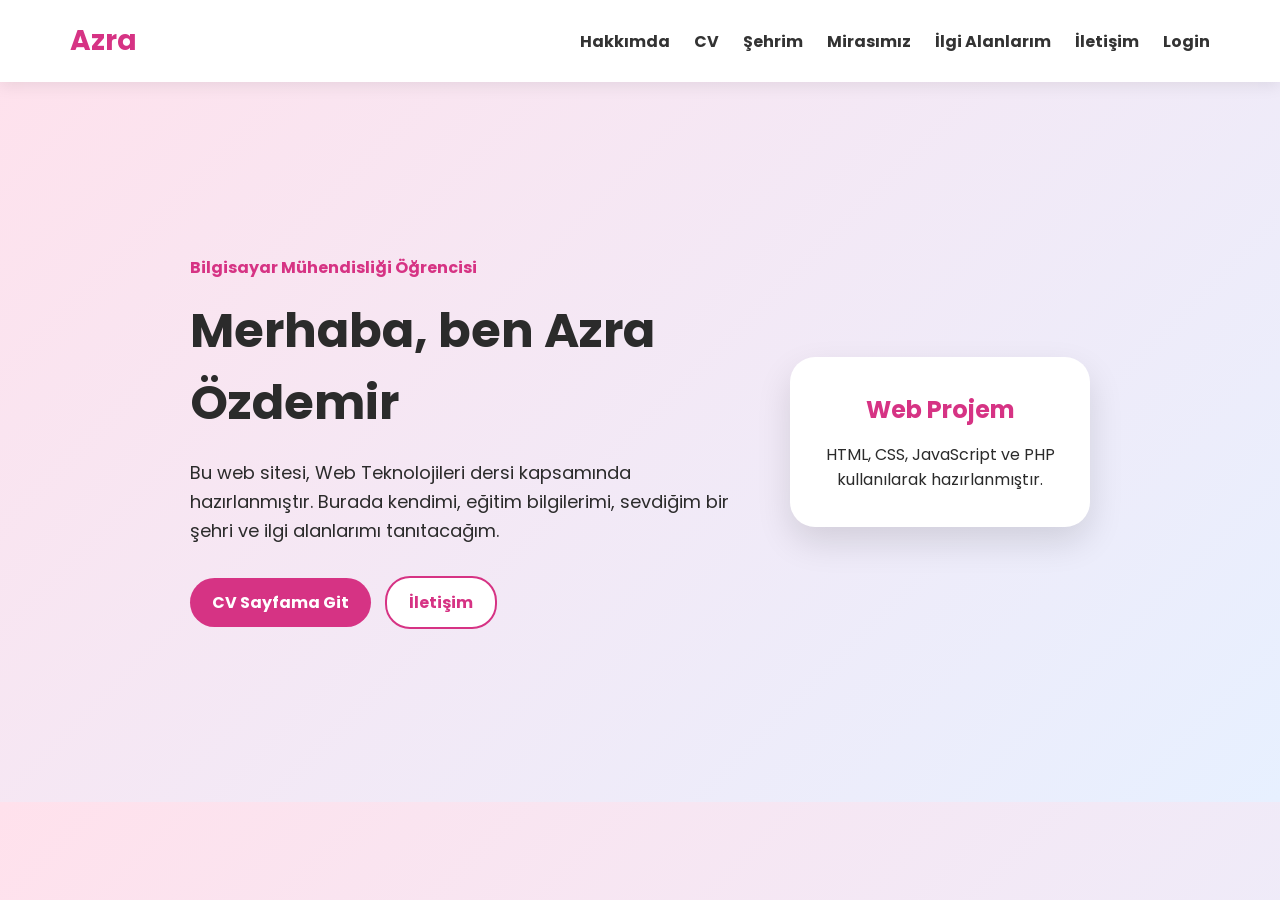
==== index.html @ c990ae4b "Initial commit" ====
<!DOCTYPE html>
<html lang="tr">
<head>
    <meta charset="UTF-8">
    <meta name="viewport" content="width=device-width, initial-scale=1.0">
    <title>Azra Özdemir | Kişisel Web Sitesi</title>
	<link href="https://fonts.googleapis.com/css2?family=Poppins:wght@400;600;700&display=swap" rel="stylesheet">
    <link rel="stylesheet" href="style.css">
</head>

<body>

    <nav class="navbar">
        <div class="logo">Azra</div>

        <div class="menu">
		
            <a href="index.html">Hakkımda</a>
            <a href="cv.html">CV</a>
            <a href="sehir.html">Şehrim</a>
            <a href="miras.html">Mirasımız</a>
            <a href="ilgi.html">İlgi Alanlarım</a>
            <a href="iletisim.html">İletişim</a>
            <a href="login.html">Login</a>
			
        </div>
    </nav>

    <section class="hero">
        <div class="hero-text">
            <p class="etiket">Bilgisayar Mühendisliği Öğrencisi</p>
            <h1>Merhaba, ben Azra Özdemir</h1>
            <p class="aciklama">
                Bu web sitesi, Web Teknolojileri dersi kapsamında hazırlanmıştır.
                Burada kendimi, eğitim bilgilerimi, sevdiğim bir şehri ve ilgi alanlarımı tanıtacağım.
            </p>

            <div class="butonlar">
                <a href="cv.html" class="btn ana-btn">CV Sayfama Git</a>
                <a href="iletisim.html" class="btn ikinci-btn">İletişim</a>
            </div>
        </div>

        <div class="hero-card">
            <h2>Web Projem</h2>
            <p>HTML, CSS, JavaScript ve PHP kullanılarak hazırlanmıştır.</p>
        </div>
    </section>

</body>
</html>
---- style.css ----
* {
    margin: 0;
    padding: 0;
    box-sizing: border-box;
}

body {
    font-family: 'Poppins', Arial, sans-serif;
    background: linear-gradient(135deg, #ffe1ec, #e7f0ff);
    color: #2b2b2b;
}

.navbar {
    width: 100%;
    padding: 20px 70px;
    display: flex;
    justify-content: space-between;
    align-items: center;
    background-color: white;
    box-shadow: 0 4px 15px rgba(0, 0, 0, 0.08);
}

.logo {
    font-size: 28px;
    font-weight: bold;
    color: #d63384;
}

.menu a {
    text-decoration: none;
    color: #333;
    margin-left: 20px;
    font-weight: bold;
	transition: 0.3s;
}

.menu a:hover {
    color: #d63384;
}

.hero {
    min-height: 80vh;
    display: flex;
    align-items: center;
    justify-content: center;
    gap: 50px;
    padding: 60px 80px;
}

.hero-text {
    width: 550px;
}

.hero-text h1 {
    font-size: 52px;
    font-weight: 700;
    color: #2b2b2b;
}

.etiket {
    color: #d63384;
    font-weight: bold;
    margin-bottom: 15px;
}

.hero-text h1 {
    font-size: 48px;
    margin-bottom: 20px;
	animation: yukariGel 1s ease;
}

.aciklama {
    font-size: 18px;
    line-height: 1.6;
    margin-bottom: 30px;
}

.btn {
    text-decoration: none;
    padding: 12px 22px;
    border-radius: 25px;
    font-weight: bold;
    display: inline-block;
    margin-right: 10px;
	transition: 0.3s;
}

.ana-btn {
    background-color: #d63384;
    color: white;
}

.ana-btn:hover {
    background-color: #a61e63;
}

.ikinci-btn {
    background-color: white;
    color: #d63384;
    border: 2px solid #d63384;
}

.ikinci-btn:hover {
    background-color: #d63384;
    color: white;
}

.hero-card {
    width: 300px;
    padding: 35px;
    background-color: white;
    border-radius: 25px;
    box-shadow: 0 15px 35px rgba(0, 0, 0, 0.12);
    text-align: center;
	transition: 0.3s;
    animation: yukariGel 1s ease;
    animation-delay: 0.3s;
	 animation: softGiris 0.7s ease;

}

}
.hero-card:hover {
    transform: scale(1.05) translateY(-10px);
    box-shadow: 0 18px 35px rgba(0, 0, 0, 0.2);
}

.hero-card h2 {
    color: #d63384;
    margin-bottom: 15px;
}

@keyframes softGiris {
    from {
        opacity: 0;
        transform: translateY(15px);
    }
    to {
        opacity: 1;
        transform: translateY(0);
    }
}
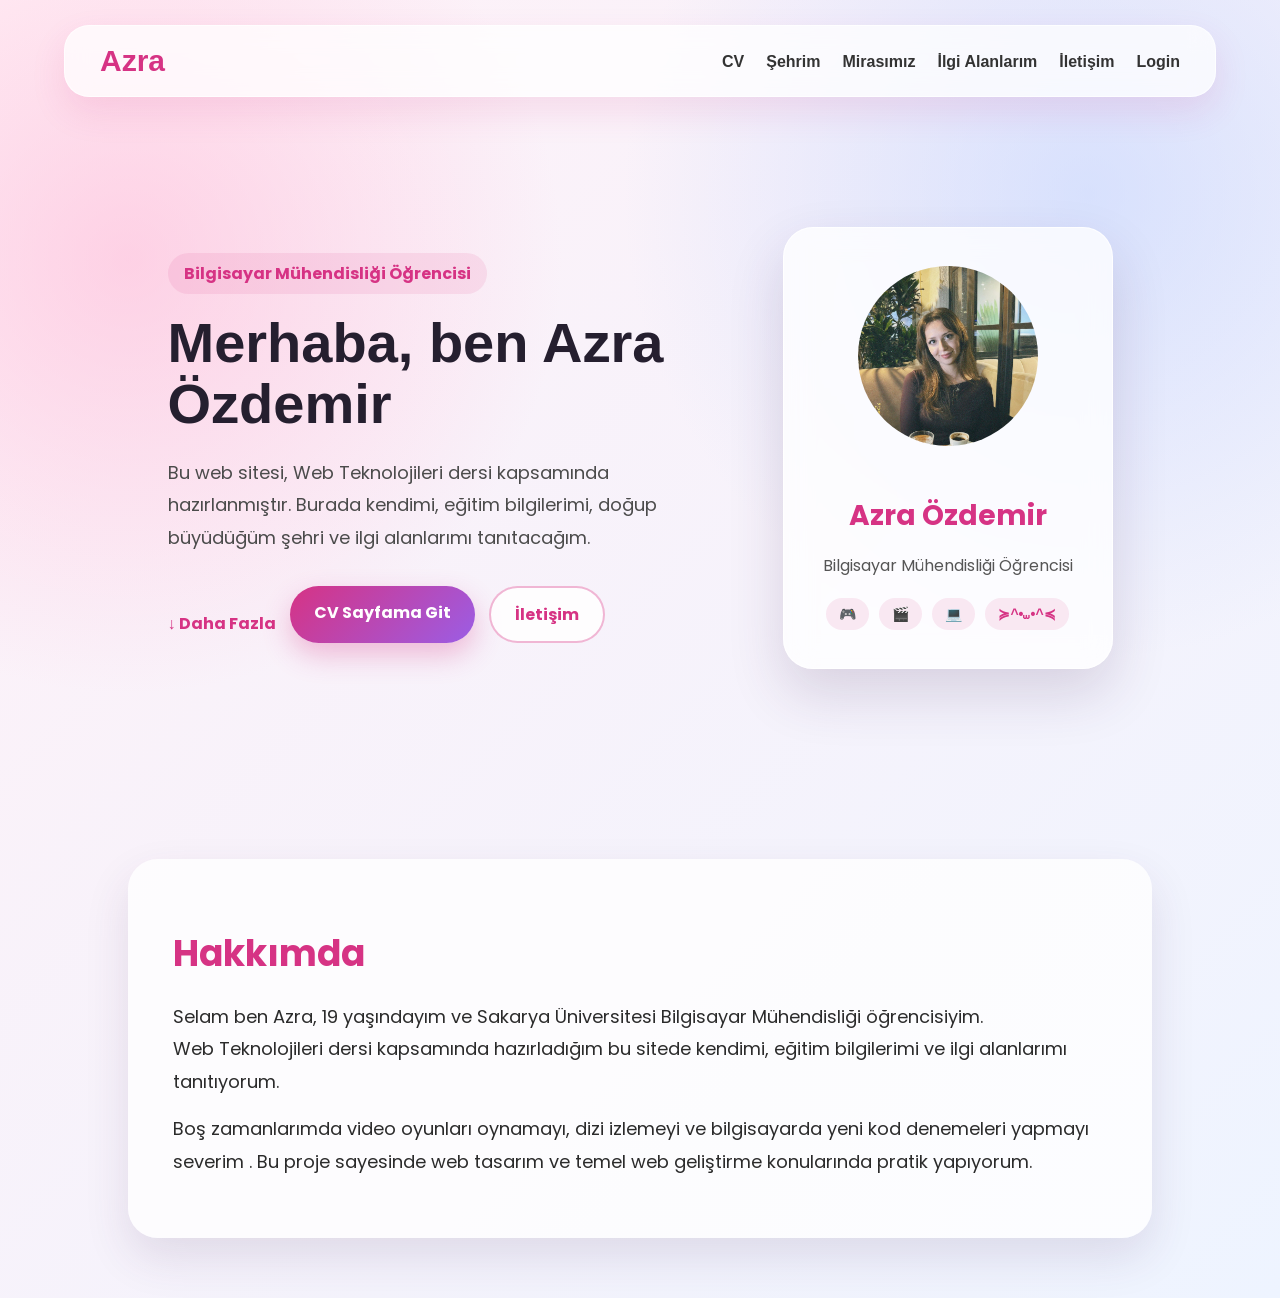
==== commit 8e3f27b6: "ilgi alanları sayfası düzenlendi ve tasarım geliştirildi" ====
--- a/index.html
+++ b/index.html
@@ -5,17 +5,19 @@
     <meta name="viewport" content="width=device-width, initial-scale=1.0">
     <title>Azra Özdemir | Kişisel Web Sitesi</title>
 	<link href="https://fonts.googleapis.com/css2?family=Poppins:wght@400;600;700&display=swap" rel="stylesheet">
+	<style>
+
+</style>
     <link rel="stylesheet" href="style.css">
 </head>
 
 <body>
 
     <nav class="navbar">
+	
         <div class="logo">Azra</div>
 
         <div class="menu">
-		
-            <a href="index.html">Hakkımda</a>
             <a href="cv.html">CV</a>
             <a href="sehir.html">Şehrim</a>
             <a href="miras.html">Mirasımız</a>
@@ -32,20 +34,46 @@
             <h1>Merhaba, ben Azra Özdemir</h1>
             <p class="aciklama">
                 Bu web sitesi, Web Teknolojileri dersi kapsamında hazırlanmıştır.
-                Burada kendimi, eğitim bilgilerimi, sevdiğim bir şehri ve ilgi alanlarımı tanıtacağım.
+                Burada kendimi, eğitim bilgilerimi, doğup büyüdüğüm  şehri ve ilgi alanlarımı tanıtacağım.
             </p>
 
             <div class="butonlar">
+			<a href="#detay" class="scroll-btn">↓ Daha Fazla</a>
                 <a href="cv.html" class="btn ana-btn">CV Sayfama Git</a>
                 <a href="iletisim.html" class="btn ikinci-btn">İletişim</a>
             </div>
         </div>
+<div class="hero-card profil-karti">
+<img src="azra.jpeg" class="profil-foto">
 
-        <div class="hero-card">
-            <h2>Web Projem</h2>
-            <p>HTML, CSS, JavaScript ve PHP kullanılarak hazırlanmıştır.</p>
-        </div>
+    <h2>Azra Özdemir</h2>
+    <p>Bilgisayar Mühendisliği Öğrencisi</p>
+
+    <div class="profil-etiketleri">
+        <span>🎮 </span>
+        <span>🎬 </span>
+        <span>💻 </span>
+		<span>≽^•⩊•^≼ </span>
+    </div>
+</div>
+   
     </section>
+	
+<section id="detay">
+    <h2>Hakkımda</h2>
+
+    <p>
+       Selam ben Azra, 19 yaşındayım ve Sakarya Üniversitesi Bilgisayar Mühendisliği öğrencisiyim.
+	   <br>
+        Web Teknolojileri dersi kapsamında hazırladığım bu sitede kendimi, eğitim bilgilerimi
+        ve ilgi alanlarımı tanıtıyorum.
+    </p>
+
+    <p>
+        Boş zamanlarımda video oyunları oynamayı, dizi izlemeyi ve bilgisayarda yeni kod denemeleri yapmayı severim                          .
+        Bu proje sayesinde web tasarım ve temel web geliştirme konularında pratik yapıyorum.
+    </p>
+</section>
 
 </body>
 </html>
--- a/style.css
+++ b/style.css
@@ -1,3 +1,7 @@
+html {
+    scroll-behavior: smooth;
+}
+
 * {
     margin: 0;
     padding: 0;
@@ -6,32 +10,40 @@
 
 body {
     font-family: 'Poppins', Arial, sans-serif;
-    background: linear-gradient(135deg, #ffe1ec, #e7f0ff);
     color: #2b2b2b;
+    min-height: 100vh;
+    background:
+        radial-gradient(circle at 10% 20%, rgba(255, 182, 213, 0.55), transparent 28%),
+        radial-gradient(circle at 85% 15%, rgba(190, 210, 255, 0.55), transparent 30%),
+        linear-gradient(135deg, #fff1f7, #eef4ff);
 }
 
 .navbar {
-    width: 100%;
-    padding: 20px 70px;
+    width: 90%;
+    margin: 25px auto 0;
+    padding: 18px 35px;
     display: flex;
     justify-content: space-between;
     align-items: center;
-    background-color: white;
-    box-shadow: 0 4px 15px rgba(0, 0, 0, 0.08);
+    background: rgba(255, 255, 255, 0.75);
+    backdrop-filter: blur(12px);
+    border: 1px solid rgba(255, 255, 255, 0.7);
+    border-radius: 25px;
+    box-shadow: 0 15px 35px rgba(214, 51, 132, 0.12);
 }
 
 .logo {
-    font-size: 28px;
-    font-weight: bold;
+    font-size: 30px;
+    font-weight: 800;
     color: #d63384;
 }
 
 .menu a {
     text-decoration: none;
     color: #333;
-    margin-left: 20px;
-    font-weight: bold;
-	transition: 0.3s;
+    margin-left: 18px;
+    font-weight: 600;
+    transition: 0.3s;
 }
 
 .menu a:hover {
@@ -39,101 +51,124 @@
 }
 
 .hero {
-    min-height: 80vh;
+    min-height: 78vh;
     display: flex;
     align-items: center;
     justify-content: center;
-    gap: 50px;
-    padding: 60px 80px;
+    gap: 55px;
+    padding: 70px 90px;
 }
 
 .hero-text {
-    width: 550px;
+    width: 560px;
+    animation: fadeUp 0.8s ease;
+}
+
+.etiket {
+    display: inline-block;
+    color: #d63384;
+    background: rgba(214, 51, 132, 0.1);
+    padding: 8px 16px;
+    border-radius: 30px;
+    font-weight: 700;
+    margin-bottom: 18px;
 }
 
 .hero-text h1 {
-    font-size: 52px;
-    font-weight: 700;
-    color: #2b2b2b;
-}
-
-.etiket {
-    color: #d63384;
-    font-weight: bold;
-    margin-bottom: 15px;
-}
-
-.hero-text h1 {
-    font-size: 48px;
-    margin-bottom: 20px;
-	animation: yukariGel 1s ease;
+    font-size: 56px;
+    line-height: 1.1;
+    font-weight: 800;
+    margin-bottom: 22px;
+    color: #251f2f;
 }
 
 .aciklama {
     font-size: 18px;
-    line-height: 1.6;
-    margin-bottom: 30px;
+    line-height: 1.8;
+    margin-bottom: 32px;
+    color: #4b4b4b;
+}
+
+.butonlar {
+    display: flex;
+    gap: 14px;
 }
 
 .btn {
     text-decoration: none;
-    padding: 12px 22px;
-    border-radius: 25px;
-    font-weight: bold;
+    padding: 14px 24px;
+    border-radius: 30px;
+    font-weight: 700;
     display: inline-block;
-    margin-right: 10px;
-	transition: 0.3s;
+    transition: 0.3s;
 }
 
 .ana-btn {
-    background-color: #d63384;
+    background: linear-gradient(135deg, #d63384, #9b5de5);
     color: white;
+    box-shadow: 0 12px 28px rgba(214, 51, 132, 0.3);
 }
 
 .ana-btn:hover {
-    background-color: #a61e63;
+    transform: translateY(-4px);
+    box-shadow: 0 18px 35px rgba(214, 51, 132, 0.4);
 }
 
 .ikinci-btn {
-    background-color: white;
-    color: #d63384;
-    border: 2px solid #d63384;
+    background-color: rgba(255, 255, 255, 0.8);
+    color: #d63384;
+    border: 2px solid rgba(214, 51, 132, 0.35);
 }
 
 .ikinci-btn:hover {
     background-color: #d63384;
     color: white;
+    transform: translateY(-4px);
 }
 
 .hero-card {
-    width: 300px;
-    padding: 35px;
-    background-color: white;
-    border-radius: 25px;
-    box-shadow: 0 15px 35px rgba(0, 0, 0, 0.12);
-    text-align: center;
-	transition: 0.3s;
-    animation: yukariGel 1s ease;
-    animation-delay: 0.3s;
-	 animation: softGiris 0.7s ease;
-
-}
-
-}
+    width: 330px;
+    padding: 38px;
+    background: rgba(255, 255, 255, 0.78);
+    backdrop-filter: blur(14px);
+    border-radius: 30px;
+    border: 1px solid rgba(255, 255, 255, 0.8);
+    box-shadow: 0 25px 55px rgba(70, 40, 90, 0.16);
+    text-align: center;
+    animation: fadeUp 1s ease;
+    transition: 0.3s;
+}
+
 .hero-card:hover {
-    transform: scale(1.05) translateY(-10px);
-    box-shadow: 0 18px 35px rgba(0, 0, 0, 0.2);
+     transform: translateY(-10px) scale(1.03);
+    box-shadow: 0 30px 65px rgba(70, 40, 90, 0.22);
 }
 
 .hero-card h2 {
     color: #d63384;
+    font-size: 28px;
     margin-bottom: 15px;
 }
 
-@keyframes softGiris {
+.hero-card p {
+    line-height: 1.7;
+    color: #555;
+}
+
+ul {
+    margin-left: 22px;
+    margin-bottom: 20px;
+}
+
+h2 {
+    margin-top: 22px;
+    color: #d63384;
+}
+
+@keyframes fadeUp {
     from {
         opacity: 0;
-        transform: translateY(15px);
+        transform: translateY(18px);
     }
     to {
         opacity: 1;
@@ -141,3 +176,298 @@
     }
 }
 
+
+.profil-karti {
+    position: relative;
+	 text-align: center;
+}
+
+.profil-foto {
+    width: 180px;
+    height: 180px;
+    object-fit: cover;
+    border-radius: 50%;
+    margin-bottom: 20px;
+}
+
+.profil-foto:hover {
+    transform: scale(1.08) rotate(2deg);
+    box-shadow: 0 22px 45px rgba(214, 51, 132, 0.25);
+}
+
+.profil-etiketleri {
+    display: flex;
+    justify-content: center;
+    gap: 10px;
+    flex-wrap: wrap;
+    margin-top: 18px;
+}
+
+.profil-etiketleri span {
+    background: rgba(214, 51, 132, 0.1);
+    color: #d63384;
+    padding: 8px 13px;
+    border-radius: 20px;
+    font-size: 14px;
+    font-weight: 600;
+}
+
+.scroll-btn {
+    display: block;
+    margin-top: 25px;
+    color: #d63384;
+    font-weight: bold;
+    text-decoration: none;
+    animation: yukariAsagi 1.5s infinite;
+}
+
+@keyframes yukariAsagi {
+    0% { transform: translateY(0); }
+    50% { transform: translateY(8px); }
+    100% { transform: translateY(0); }
+}
+
+#detay {
+    width: 80%;
+    margin: 60px auto;
+    padding: 45px;
+    background: rgba(255, 255, 255, 0.8);
+    border-radius: 30px;
+    box-shadow: 0 20px 45px rgba(70, 40, 90, 0.12);
+}
+
+#detay h2 {
+    font-size: 36px;
+    margin-bottom: 20px;
+    color: #d63384;
+}
+
+#detay p {
+    font-size: 18px;
+    line-height: 1.8;
+    margin-bottom: 15px;
+}
+
+
+.cv-header {
+    text-align: center;
+    margin-top: 40px;
+}
+
+.cv-header h1 {
+    font-size: 42px;
+    color: #d63384;
+}
+
+.cv-header p {
+    margin-top: 10px;
+    color: #555;
+}
+
+.cv-container {
+    width: 80%;
+    margin: 40px auto;
+    display: flex;
+    gap: 25px;
+    flex-wrap: wrap;
+    justify-content: center;
+}
+
+.cv-card {
+    width: 300px;
+    padding: 30px;
+    background: white;
+    border-radius: 25px;
+    box-shadow: 0 15px 35px rgba(0,0,0,0.1);
+    transition: 0.3s;
+}
+
+.cv-card:hover {
+    transform: translateY(-10px);
+}
+
+.cv-card h2 {
+    color: #d63384;
+    margin-bottom: 15px;
+}
+
+.cv-card ul {
+    padding-left: 20px;
+}
+.slider-bolum {
+    width: 85%;
+    margin: 50px auto;
+    text-align: center;
+}
+
+.slider-bolum h2 {
+    font-size: 36px;
+    margin-bottom: 30px;
+}
+
+.slider {
+    display: flex;
+    gap: 22px;
+    overflow-x: auto;
+    padding: 20px;
+}
+
+.slider a {
+    flex: 0 0 260px;
+    height: 180px;
+    border-radius: 22px;
+    overflow: hidden;
+    box-shadow: 0 15px 35px rgba(0,0,0,0.15);
+    transition: 0.3s;
+}
+
+.slider a:hover {
+    transform: translateY(-8px) scale(1.03);
+}
+
+.slider img {
+    width: 100%;
+    height: 100%;
+    object-fit: cover;
+}
+.ilgi-container {
+    display: flex;
+    justify-content: center;
+    gap: 25px;
+    flex-wrap: wrap;
+    margin-top: 40px;
+}
+
+.ilgi-card {
+    width: 220px;
+    height: 260px;
+    background: white;
+    border-radius: 25px;
+    overflow: hidden;
+    box-shadow: 0 15px 35px rgba(0,0,0,0.12);
+    text-align: center;
+    transition: 0.3s;
+	 min-height: 420px;
+}
+
+.ilgi-card:hover {
+    transform: translateY(-10px) scale(1.03);
+}
+.ilgi-card img {
+    width: 100%;
+    height: 160px;
+    object-fit: cover;
+    display: block;
+	 filter: brightness(1.1);
+	 transition: 0.4s;
+}
+
+.ilgi-card h3 {
+    margin-top: 15px;
+    color: #d63384;
+}
+
+.ilgi-container {
+    display: flex;
+    justify-content: center;
+    align-items: flex-start;
+    gap: 50px;
+    margin-top: 120px;
+    flex-wrap: wrap;
+}
+
+.ilgi-card {
+   width: 340px;
+    min-height: 420px;
+    padding-bottom: 15px;
+    background: white;
+    border-radius: 25px;
+    overflow: hidden;
+    box-shadow: 0 20px 40px rgba(0,0,0,0.12);
+    text-align: center;
+    transition: 0.3s;
+}
+
+.ilgi-card:hover {
+    transform: translateY(-10px) scale(1.03);
+	 box-shadow: 0 20px 50px rgba(214, 51, 132, 0.3);
+
+}
+
+.ilgi-card img {
+	height: 260px;
+    transition: 0.4s;
+}
+
+.ilgi-card:hover img {
+    transform: scale(1.08);
+}
+
+.mini-slider {
+    position: relative;
+    width: 100%;
+    height: 180px;
+}
+
+.mini-slider img {
+    position: absolute;
+    width: 100%;
+    height: 100%;
+    object-fit: cover;
+    opacity: 0;
+    transition: 0.6s;
+}
+
+.mini-slider img.active {
+    opacity: 1;
+}
+
+.ilgi-card h3 {
+    margin-top: 22px;
+    color: #d63384;
+}
+.ilgi-text {
+    font-size: 14px;
+    padding: 0 18px;
+    margin-top: 12px;
+    line-height: 1.5;
+    color: #555;
+}
+.api-bolum {
+    width: 85%;
+    margin: 60px auto;
+    text-align: center;
+}
+
+#oyun-listesi {
+    display: flex;
+    justify-content: center;
+    gap: 25px;
+    flex-wrap: wrap;
+    margin-top: 30px;
+}
+
+.api-card {
+    width: 280px;
+    background: white;
+    border-radius: 22px;
+    overflow: hidden;
+    box-shadow: 0 15px 35px rgba(0,0,0,0.12);
+    text-align: left;
+}
+
+.api-card img {
+    width: 100%;
+    height: 160px;
+    object-fit: cover;
+}
+
+.api-card h3,
+.api-card p {
+    padding: 0 18px;
+}
+
+.api-card h3 {
+    margin-top: 15px;
+    color: #d63384;
+}
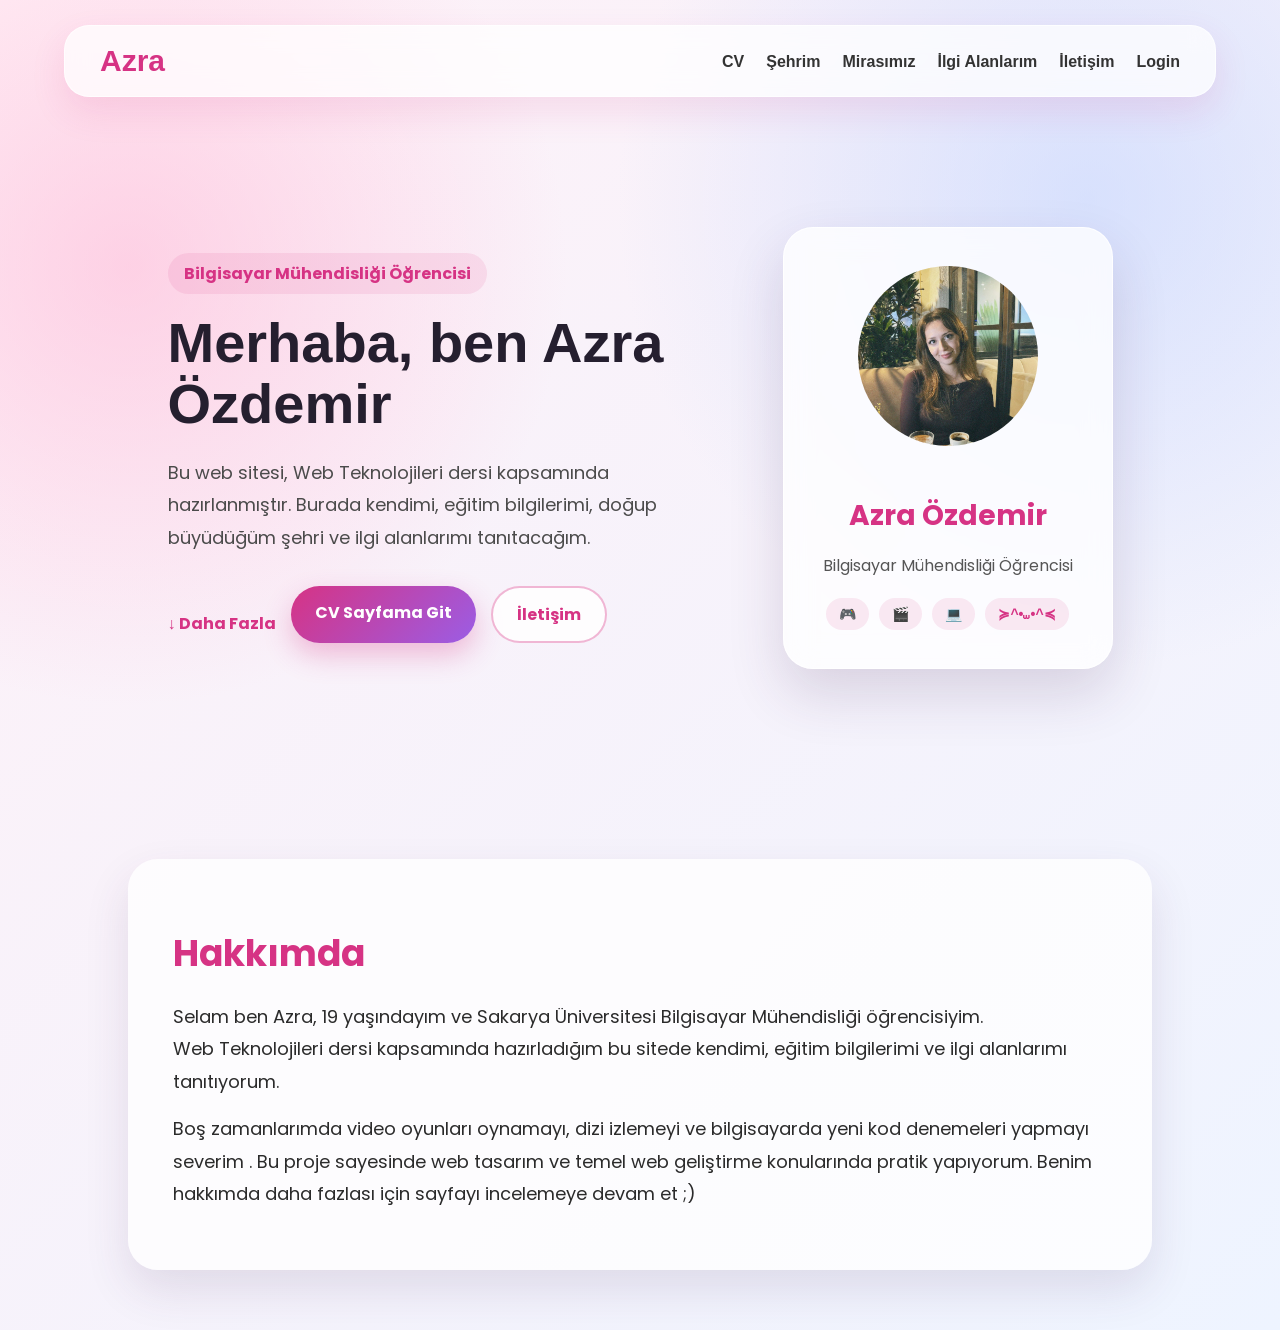
==== commit 8387f4eb: "İletişim sayfası düzenlendi ve form kontrolleri eklendi" ====
--- a/index.html
+++ b/index.html
@@ -71,7 +71,7 @@
 
     <p>
         Boş zamanlarımda video oyunları oynamayı, dizi izlemeyi ve bilgisayarda yeni kod denemeleri yapmayı severim                          .
-        Bu proje sayesinde web tasarım ve temel web geliştirme konularında pratik yapıyorum.
+        Bu proje sayesinde web tasarım ve temel web geliştirme konularında pratik yapıyorum. Benim hakkımda daha fazlası için sayfayı incelemeye devam et ;)
     </p>
 </section>
 
--- a/style.css
+++ b/style.css
@@ -294,42 +294,8 @@
 .cv-card ul {
     padding-left: 20px;
 }
-.slider-bolum {
-    width: 85%;
-    margin: 50px auto;
-    text-align: center;
-}
-
-.slider-bolum h2 {
-    font-size: 36px;
-    margin-bottom: 30px;
-}
-
-.slider {
-    display: flex;
-    gap: 22px;
-    overflow-x: auto;
-    padding: 20px;
-}
-
-.slider a {
-    flex: 0 0 260px;
-    height: 180px;
-    border-radius: 22px;
-    overflow: hidden;
-    box-shadow: 0 15px 35px rgba(0,0,0,0.15);
-    transition: 0.3s;
-}
-
-.slider a:hover {
-    transform: translateY(-8px) scale(1.03);
-}
-
-.slider img {
-    width: 100%;
-    height: 100%;
-    object-fit: cover;
-}
+
+
 .ilgi-container {
     display: flex;
     justify-content: center;
@@ -439,13 +405,6 @@
     text-align: center;
 }
 
-#oyun-listesi {
-    display: flex;
-    justify-content: center;
-    gap: 25px;
-    flex-wrap: wrap;
-    margin-top: 30px;
-}
 
 .api-card {
     width: 280px;
@@ -470,4 +429,328 @@
 .api-card h3 {
     margin-top: 15px;
     color: #d63384;
-}
+}.api-bolum {
+    width: 85%;
+    margin: 60px auto;
+    text-align: center;
+}
+
+#dizi-sonuc {
+    display: flex;
+    justify-content: center;
+    margin-top: 30px;
+	gap: 22px;
+	flex-wrap: wrap;
+	
+}
+
+.api-card {
+    width: 230px;
+    background: white;
+    border-radius: 25px;
+    overflow: hidden;
+    box-shadow: 0 15px 35px rgba(0,0,0,0.12);
+}
+
+.api-card img {
+    width: 100%;
+    height: 220px;
+    object-fit: cover;
+}
+
+.sehir-slider {
+    width: 85%;
+    margin: 100px auto;
+    display: flex;
+    align-items: center;
+    justify-content: center;
+    gap: 60px;
+}
+
+.slider-sol {
+    display: flex;
+    align-items: center;
+    gap: 18px;
+}
+
+.slider-sol img {
+    width: 540px;
+    height: 360px;
+    object-fit: cover;
+    border-radius: 28px;
+    box-shadow: 0 18px 40px rgba(0,0,0,0.15);
+}
+
+.ok-btn {
+    width: 55px;
+    height: 55px;
+    border: none;
+    border-radius: 50%;
+    background: #d63384;
+    color: white;
+    font-size: 28px;
+    cursor: pointer;
+    transition: 0.3s;
+}
+
+.ok-btn:hover {
+    transform: scale(1.08);
+    background: #b0266d;
+}
+
+.slider-sag {
+    width: 480px;
+}
+
+.slider-sag h2 {
+    font-size: 42px;
+    margin-bottom: 25px;
+    color: #d63384;
+}
+
+.slider-sag h3 {
+    color: #d63384;
+    margin-top: 28px;
+    margin-bottom: 10px;
+    font-size: 32px;
+}
+
+.slider-sag p {
+    line-height: 1.9;
+    font-size: 22px;
+    color: #444;
+}
+.gaziantep-bolum {
+    width: 85%;
+    margin: 90px auto;
+    display: flex;
+    gap: 55px;
+    align-items: flex-start;
+}
+
+.gaziantep-slider {
+    position: sticky;
+    top: 30px;
+    width: 520px;
+    height: 360px;
+}
+
+.gaziantep-slide {
+    width: 100%;
+    height: 100%;
+    object-fit: cover;
+    border-radius: 30px;
+    box-shadow: 0 25px 55px rgba(70, 40, 90, 0.18);
+    display: none;
+}
+
+.gaziantep-slide.aktif {
+    display: block;
+}
+
+.gaziantep-ok {
+    position: absolute;
+    top: 50%;
+    transform: translateY(-50%);
+    background: #d63384;
+    color: white;
+    border: none;
+    width: 46px;
+    height: 46px;
+    border-radius: 50%;
+    cursor: pointer;
+    font-size: 24px;
+    z-index: 2;
+}
+
+.gaziantep-prev {
+    left: -22px;
+}
+
+.gaziantep-next {
+    right: -22px;
+}
+
+.gaziantep-bilgi {
+    flex: 1;
+}
+
+.gaziantep-bilgi h2 {
+    font-size: 38px;
+    margin-bottom: 25px;
+    color: #d63384;
+}
+
+.gaziantep-kart {
+    background: rgba(255, 255, 255, 0.82);
+    padding: 22px 25px;
+    border-radius: 22px;
+    margin-bottom: 20px;
+    box-shadow: 0 12px 28px rgba(70, 40, 90, 0.09);
+}
+
+.gaziantep-kart h3 {
+    color: #d63384;
+    margin-bottom: 8px;
+}
+
+.gaziantep-kart p {
+    line-height: 1.7;
+    color: #444;
+}
+
+.miras-hero {
+    width: 80%;
+    margin: 70px auto 30px;
+    text-align: center;
+}
+
+.miras-hero h1 {
+    font-size: 46px;
+    color: #251f2f;
+    margin-bottom: 18px;
+}
+
+.miras-hero p {
+    font-size: 18px;
+    line-height: 1.8;
+    color: #555;
+}
+.zeugma-detay{
+    width: 85%;
+    margin: 80px auto;
+    display: flex;
+    align-items: center;
+    gap: 60px;
+}
+
+.zeugma-sol img{
+    width: 500px;
+    border-radius: 30px;
+    box-shadow: 0 20px 45px rgba(70,40,90,0.18);
+}
+
+.zeugma-sag{
+    flex: 1;
+}
+
+.zeugma-sag h2{
+    font-size: 42px;
+    color: #d63384;
+    margin-bottom: 20px;
+}
+
+.zeugma-sag p{
+    font-size: 18px;
+    line-height: 1.9;
+    margin-bottom: 18px;
+    color: #444;
+}
+
+.zeugma-sag ul{
+    margin-top: 20px;
+    line-height: 2;
+}
+
+.iletisim-container {
+    min-height: 80vh;
+    display: flex;
+    justify-content: center;
+    align-items: center;
+}
+
+.iletisim-form {
+    width: 480px;
+    background: rgba(255,255,255,0.82);
+    padding: 40px;
+    border-radius: 30px;
+    box-shadow: 0 25px 55px rgba(70, 40, 90, 0.14);
+    display: flex;
+    flex-direction: column;
+    gap: 14px;
+}
+
+.iletisim-form h1 {
+    text-align: center;
+    color: #d63384;
+    margin-bottom: 10px;
+}
+
+.iletisim-form label {
+    font-weight: 600;
+    color: #333;
+}
+
+.iletisim-form input,
+.iletisim-form textarea,
+.iletisim-form select {
+    padding: 14px;
+    border-radius: 15px;
+    border: 1px solid #ddd;
+    font-family: 'Poppins', Arial, sans-serif;
+    font-size: 15px;
+}
+
+.iletisim-form textarea {
+    resize: none;
+}
+
+.iletisim-form button {
+    margin-top: 10px;
+    padding: 14px;
+    border: none;
+    border-radius: 18px;
+    background: linear-gradient(135deg, #d63384, #9b5de5);
+    color: white;
+    font-weight: bold;
+    cursor: pointer;
+    transition: 0.3s;
+}
+
+.iletisim-form button:hover {
+    transform: translateY(-3px);
+}
+
+.radio-group,
+.checkbox-group {
+    display: flex;
+    gap: 20px;
+    margin-bottom: 15px;
+}
+
+.radio-group label,
+.checkbox-group label {
+    display: flex;
+    align-items: center;
+    gap: 6px;
+    font-weight: normal;
+}
+
+.temizle-btn {
+    background: white !important;
+    color: #d63384 !important;
+    border: 2px solid #d63384 !important;
+}
+.butonlar{
+    display:flex;
+    gap:15px;
+}
+
+.butonlar button{
+    flex:1;
+}
+.iletisim-aciklama{
+    text-align:center;
+    color:#666;
+    margin-bottom:25px;
+    line-height:1.6;
+}
+
+.iletisim-form input:focus,
+.iletisim-form textarea:focus,
+.iletisim-form select:focus{
+
+    outline:none;
+    border:1px solid #d63384;
+    box-shadow:0 0 10px rgba(214,51,132,0.2);
+}
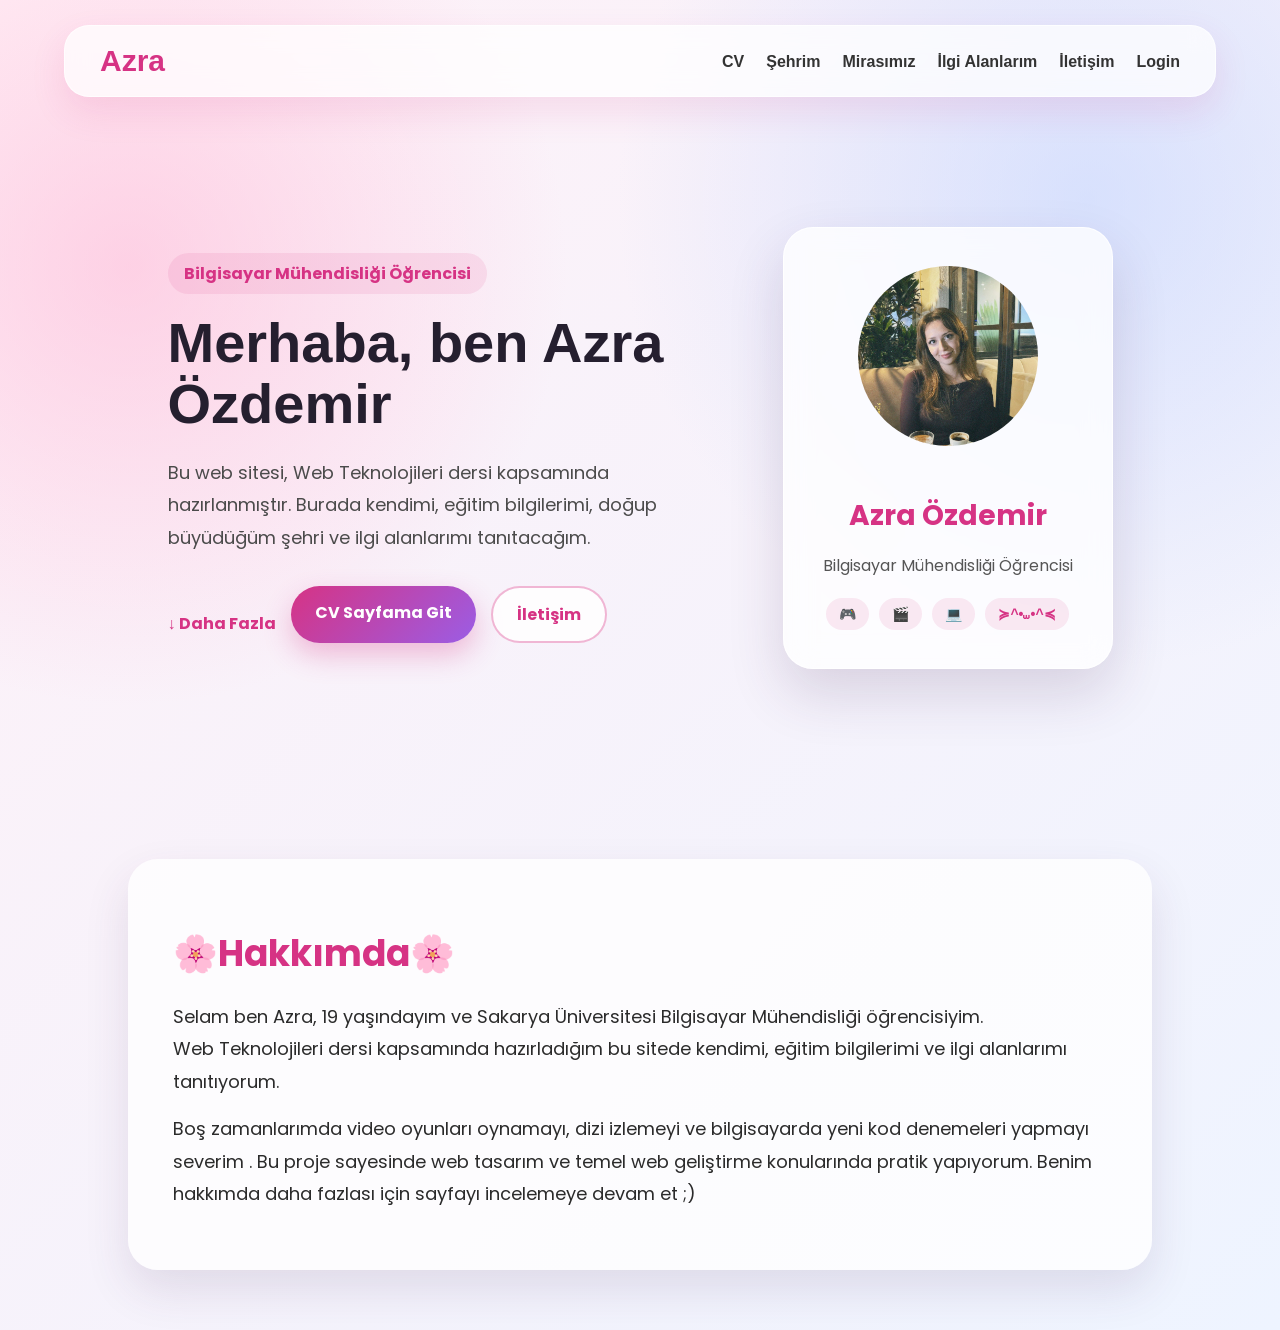
==== commit a6ffdd08: "iletişim formu ve localhost php işlemleri eklendi" ====
--- a/index.html
+++ b/index.html
@@ -60,7 +60,7 @@
     </section>
 	
 <section id="detay">
-    <h2>Hakkımda</h2>
+    <h2>🌸Hakkımda🌸</h2>
 
     <p>
        Selam ben Azra, 19 yaşındayım ve Sakarya Üniversitesi Bilgisayar Mühendisliği öğrencisiyim.
--- a/style.css
+++ b/style.css
@@ -753,4 +753,149 @@
     outline:none;
     border:1px solid #d63384;
     box-shadow:0 0 10px rgba(214,51,132,0.2);
+}
+.login-container{
+
+    min-height: 80vh;
+
+    display: flex;
+    justify-content: center;
+    align-items: center;
+}
+
+.login-form{
+
+    width: 420px;
+
+    background: rgba(255,255,255,0.82);
+
+    padding: 45px;
+
+    border-radius: 30px;
+
+    box-shadow: 0 25px 55px rgba(70,40,90,0.14);
+
+    display: flex;
+    flex-direction: column;
+
+    gap: 15px;
+}
+
+.login-form h1{
+
+    text-align: center;
+    color: #d63384;
+}
+
+.login-text{
+
+    text-align: center;
+    color: #666;
+
+    margin-bottom: 15px;
+}
+
+.login-form label{
+
+    font-weight: 600;
+}
+
+.login-form input{
+
+    padding: 14px;
+
+    border-radius: 15px;
+
+    border: 1px solid #ddd;
+
+    font-size: 15px;
+}
+
+.login-form input:focus{
+
+    outline: none;
+
+    border: 1px solid #d63384;
+
+    box-shadow: 0 0 10px rgba(214,51,132,0.2);
+}
+
+.login-form button{
+
+    margin-top: 10px;
+
+    padding: 15px;
+
+    border: none;
+
+    border-radius: 18px;
+
+    background: linear-gradient(135deg,#d63384,#9b5de5);
+
+    color: white;
+
+    font-weight: bold;
+
+    cursor: pointer;
+
+    transition: 0.3s;
+}
+
+.login-form button:hover{
+
+    transform: translateY(-3px);
+}
+.sonuc-kutu{
+
+    width: 600px;
+
+    margin: 100px auto;
+
+    background: rgba(255,255,255,0.85);
+
+    padding: 40px;
+
+    border-radius: 30px;
+
+    box-shadow: 0 25px 55px rgba(70,40,90,0.14);
+}
+
+.sonuc-kutu h1{
+
+    text-align: center;
+
+    color: #d63384;
+
+    margin-bottom: 30px;
+}
+
+.sonuc-kutu p{
+
+    margin-bottom: 15px;
+
+    line-height: 1.8;
+
+    font-size: 18px;
+}
+.basarili-mesaj{
+    text-align:center;
+    color:#d63384;
+    font-size:20px;
+    font-weight:bold;
+    margin-bottom:30px;
+}
+.geri-btn{
+    display:inline-block;
+    margin-top:30px;
+    padding:12px 25px;
+    background:linear-gradient(90deg,#d63384,#a855f7);
+    color:white;
+    text-decoration:none;
+    border-radius:15px;
+    font-weight:bold;
+    transition:0.3s;
+}
+
+.geri-btn:hover{
+    transform:scale(1.05);
 }
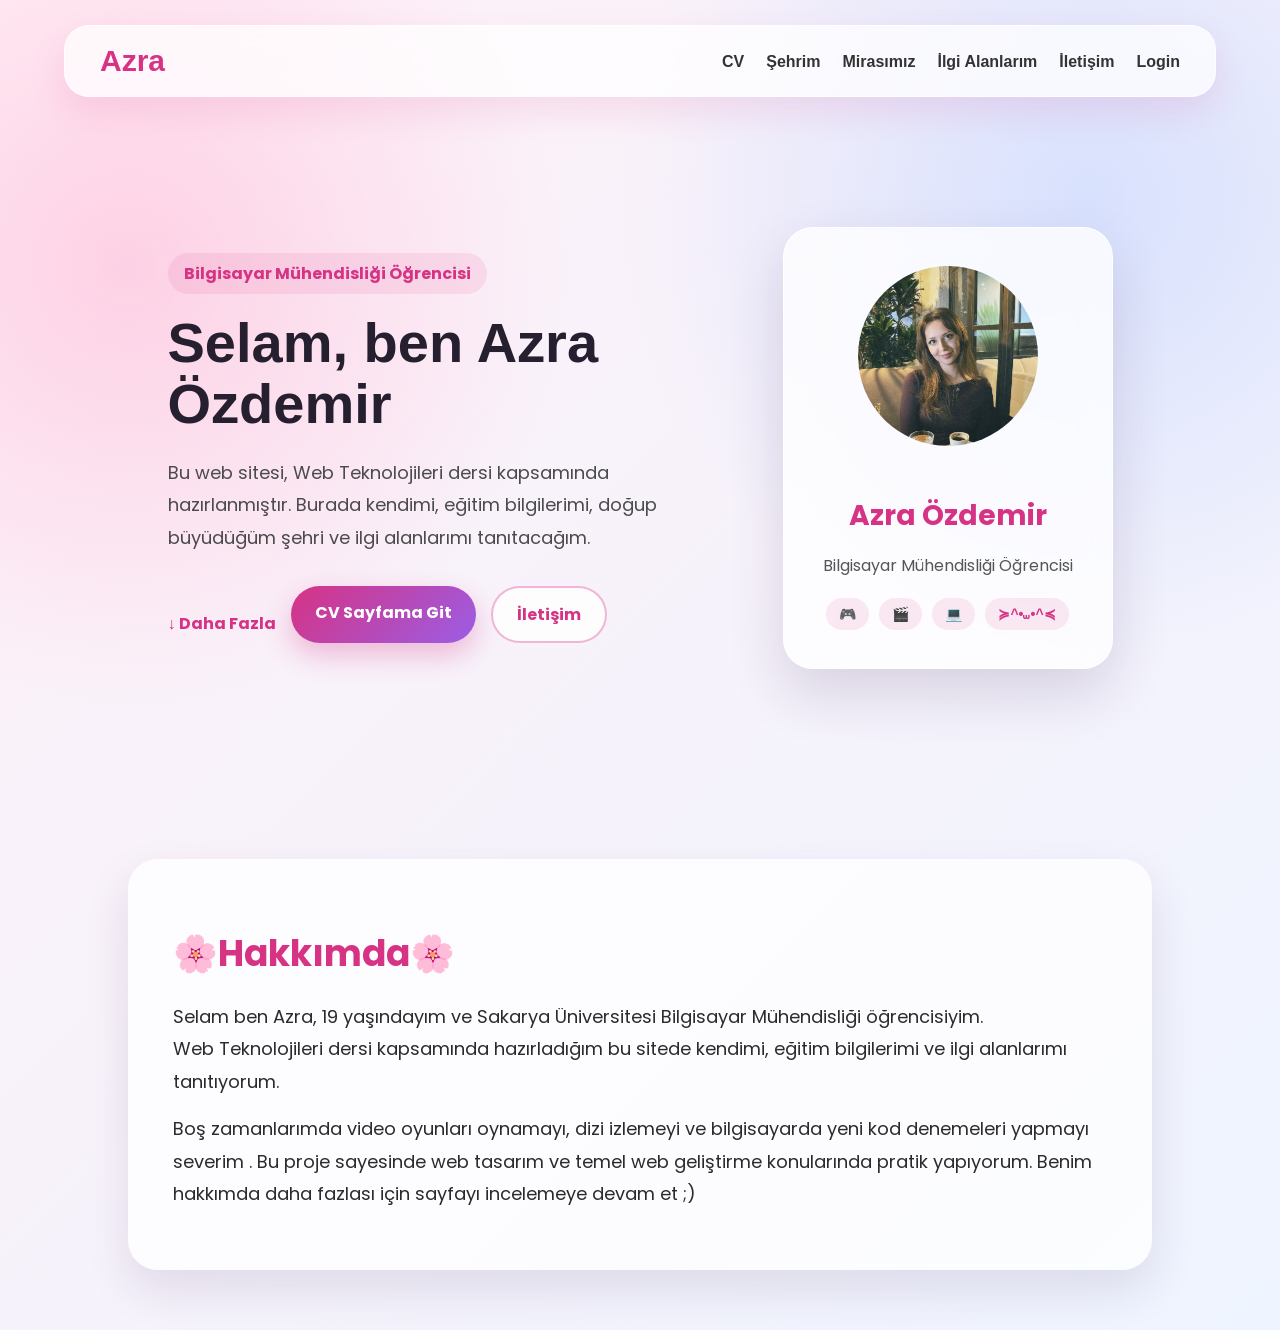
==== commit 2d7288ec: "Son düzenlemeler yapıldı ve proje yayına alındı" ====
--- a/index.html
+++ b/index.html
@@ -31,7 +31,7 @@
     <section class="hero">
         <div class="hero-text">
             <p class="etiket">Bilgisayar Mühendisliği Öğrencisi</p>
-            <h1>Merhaba, ben Azra Özdemir</h1>
+            <h1>Selam, ben Azra Özdemir</h1>
             <p class="aciklama">
                 Bu web sitesi, Web Teknolojileri dersi kapsamında hazırlanmıştır.
                 Burada kendimi, eğitim bilgilerimi, doğup büyüdüğüm  şehri ve ilgi alanlarımı tanıtacağım.
@@ -75,5 +75,9 @@
     </p>
 </section>
 
+<script>
+
+</script>
+
 </body>
 </html>
--- a/style.css
+++ b/style.css
@@ -898,4 +898,5 @@
 
 .geri-btn:hover{
     transform:scale(1.05);
-}+}
+
